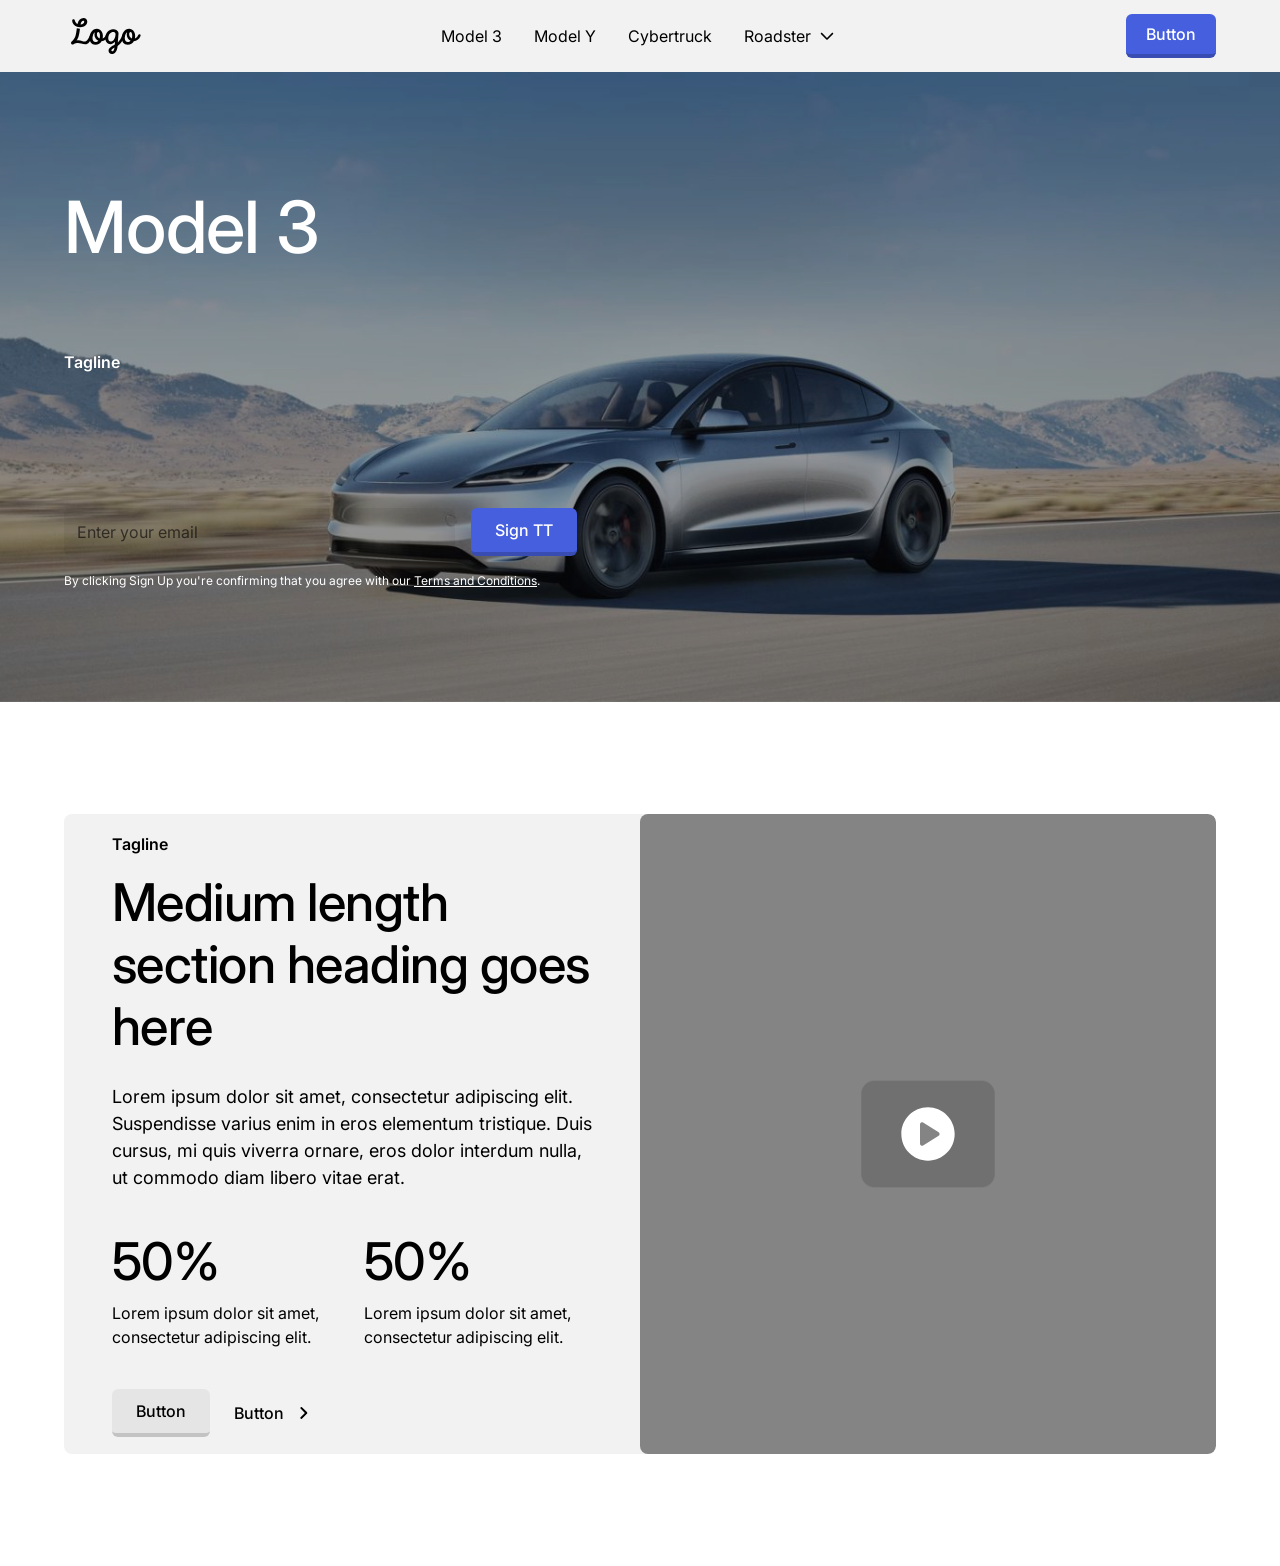
==== index.html @ 90c1c071 "Эхний туршилт Tesla" ====
<!doctype html>
<html lang="en">
<head>
  <meta charset="utf-8">
  <meta name="viewport" content="width=device-width, initial-scale=1">
  <title>Model 3</title>
  <link rel="preconnect" href="https://fonts.googleapis.com">
  <link rel="preconnect" href="https://fonts.gstatic.com" crossorigin>
  <link href="https://fonts.googleapis.com/css2?family=Inter:wght@400;500;600&display=swap" rel="stylesheet">
  <link rel="stylesheet" href="styles.css">
</head>
<body>

  <!-- Navbar / 2 -->
  <header class="navbar">
    <div class="navbar__container">
      <div class="navbar__brand">
        <a href="#" class="logo" aria-label="Home">
          <img src="assets/logo.svg" alt="Logo" width="70" height="36">
        </a>
      </div>

      <nav class="navbar__links" aria-label="Main">
        <a href="#" class="nav-link">Model 3</a>
        <a href="#" class="nav-link">Model Y</a>
        <a href="#" class="nav-link">Cybertruck</a>
        <button type="button" class="nav-link nav-link--dropdown" aria-expanded="false">
          Roadster
          <img src="assets/chevron-down.svg" alt="" width="24" height="24">
        </button>
      </nav>

      <div class="navbar__actions">
        <a href="#" class="btn btn--primary btn--sm">Button</a>
      </div>
    </div>
  </header>

  <main>
    <!-- Header / 52 -->
    <section class="hero">
      <div class="hero__bg" aria-hidden="true">
        <img src="assets/hero.png" alt="">
      </div>

      <h1 class="hero__title">Model 3</h1>

      <div class="container">
        <div class="hero__content">
          <div class="section-title">
            <p class="tagline">Tagline</p>
            <div class="hero__spacer"></div>
          </div>

          <div class="hero__actions">
            <form class="signup-form" onsubmit="return false;">
              <label class="visually-hidden" for="email">Email</label>
              <input class="text-input" id="email" type="email" placeholder="Enter your email" required>
              <button type="submit" class="btn btn--primary">Sign TT</button>
            </form>
            <p class="legal">
              By clicking Sign Up you're confirming that you agree with our
              <a href="#">Terms and Conditions</a>.
            </p>
          </div>
        </div>
      </div>
    </section>

    <!-- Layout / 652 -->
    <section class="layout">
      <div class="container">
        <article class="card">
          <div class="card__content">
            <div class="card__text">
              <div class="section-title">
                <p class="tagline">Tagline</p>
                <div class="card__heading">
                  <h2 class="h2">Medium length section heading goes here</h2>
                  <p class="text-medium">Lorem ipsum dolor sit amet, consectetur adipiscing elit. Suspendisse varius enim in eros elementum tristique. Duis cursus, mi quis viverra ornare, eros dolor interdum nulla, ut commodo diam libero vitae erat.</p>
                </div>
              </div>

              <div class="stats">
                <div class="stat">
                  <p class="h2">50%</p>
                  <p class="text-regular">Lorem ipsum dolor sit amet, consectetur adipiscing elit.</p>
                </div>
                <div class="stat">
                  <p class="h2">50%</p>
                  <p class="text-regular">Lorem ipsum dolor sit amet, consectetur adipiscing elit.</p>
                </div>
              </div>
            </div>

            <div class="card__actions">
              <a href="#" class="btn btn--secondary">Button</a>
              <a href="#" class="btn btn--link">
                Button
                <img src="assets/chevron-right.svg" alt="" width="24" height="24">
              </a>
            </div>
          </div>

          <div class="lightbox">
            <img class="lightbox__img" src="assets/lightbox.png" alt="">
            <button type="button" class="lightbox__play" aria-label="Play video">
              <img src="assets/play-button.svg" alt="" width="64" height="64">
            </button>
          </div>
        </article>
      </div>
    </section>
  </main>

</body>
</html>
---- styles.css ----
/* ==========================================================
   Design tokens (from Figma variables)
   ========================================================== */
:root {
  /* Colors */
  --color-white: #ffffff;
  --color-neutral-darkest: #000000;
  --color-royal-blue: #465fdf;
  --color-royal-blue-dark: #384cb2;

  --scheme-1-background: #f2f2f2;
  --scheme-1-text: #000000;
  --scheme-2-background: #ffffff;
  --scheme-2-foreground: #f2f2f2;
  --scheme-2-text: #000000;
  --scheme-2-border: rgba(0, 0, 0, 0.15);

  --neutral-darkest-5: rgba(0, 0, 0, 0.05);
  --neutral-darkest-15: rgba(0, 0, 0, 0.15);
  --neutral-darkest-60: rgba(0, 0, 0, 0.6);
  --overlay: rgba(0, 0, 0, 0.4);

  /* Typography */
  --font-family: "Inter", system-ui, -apple-system, "Segoe UI", sans-serif;
  --heading-1: 72px;
  --heading-2: 52px;
  --text-medium: 18px;
  --text-regular: 16px;
  --text-tiny: 12px;

  /* Spacing */
  --padding-global: 64px;
  --padding-section-large: 112px;
  --container-max: 1280px;

  /* Radius */
  --radius-button: 6px;
  --radius-large: 8px;
}

/* ==========================================================
   Base
   ========================================================== */
*,
*::before,
*::after {
  box-sizing: border-box;
}

body {
  margin: 0;
  font-family: var(--font-family);
  font-size: var(--text-regular);
  line-height: 1.5;
  color: var(--scheme-1-text);
  background: var(--scheme-2-background);
  -webkit-font-smoothing: antialiased;
}

h1, h2, p {
  margin: 0;
}

img {
  display: block;
}

a {
  color: inherit;
  text-decoration: none;
}

button {
  font: inherit;
  color: inherit;
  background: none;
  border: 0;
  padding: 0;
  cursor: pointer;
}

.visually-hidden {
  position: absolute;
  width: 1px;
  height: 1px;
  overflow: hidden;
  clip: rect(0 0 0 0);
  white-space: nowrap;
}

.container {
  width: 100%;
  max-width: var(--container-max);
  margin-inline: auto;
}

/* ==========================================================
   Typography
   ========================================================== */
.h2 {
  font-size: var(--heading-2);
  font-weight: 500;
  line-height: 1.2;
  letter-spacing: -0.01em;
}

.tagline {
  font-size: 16px;
  font-weight: 600;
  line-height: 1.5;
}

.text-medium {
  font-size: var(--text-medium);
  line-height: 1.5;
}

.text-regular {
  font-size: var(--text-regular);
  line-height: 1.5;
}

.section-title {
  display: flex;
  flex-direction: column;
  gap: 16px;
  width: 100%;
}

/* ==========================================================
   Buttons & inputs
   ========================================================== */
.btn {
  display: inline-flex;
  align-items: center;
  justify-content: center;
  gap: 8px;
  padding: 10px 24px;
  border-radius: var(--radius-button);
  font-size: var(--text-regular);
  font-weight: 500;
  line-height: 1.5;
  white-space: nowrap;
  transition: background-color 0.2s ease, filter 0.2s ease;
}

.btn--sm {
  padding: 8px 20px;
}

.btn--primary {
  background: var(--color-royal-blue);
  border-bottom: 4px solid var(--color-royal-blue-dark);
  color: var(--color-white);
}

.btn--primary:hover {
  filter: brightness(1.08);
}

.btn--secondary {
  background: var(--neutral-darkest-5);
  border-bottom: 4px solid var(--neutral-darkest-15);
  color: var(--color-neutral-darkest);
}

.btn--secondary:hover {
  background: rgba(0, 0, 0, 0.1);
}

.btn--link {
  padding: 0;
  color: var(--color-neutral-darkest);
}

.btn--link:hover {
  text-decoration: underline;
}

.text-input {
  flex: 1 0 0;
  min-width: 0;
  padding: 8px 12px;
  border: 1px solid transparent;
  border-radius: var(--radius-button);
  background: var(--neutral-darkest-5);
  font: inherit;
  font-size: var(--text-regular);
  line-height: 1.5;
  color: var(--color-white);
}

.text-input::placeholder {
  color: var(--neutral-darkest-60);
}

.text-input:focus {
  outline: none;
  border-color: var(--color-royal-blue);
}

/* ==========================================================
   Navbar / 2
   ========================================================== */
.navbar {
  display: flex;
  align-items: center;
  height: 72px;
  padding-inline: var(--padding-global);
  background: var(--scheme-1-background);
}

.navbar__container {
  display: flex;
  align-items: center;
  gap: 32px;
  width: 100%;
}

.navbar__brand {
  flex: 1 0 0;
  display: flex;
}

.logo {
  display: flex;
  align-items: center;
  justify-content: center;
  width: 84px;
  height: 36px;
}

.navbar__links {
  display: flex;
  align-items: center;
  gap: 32px;
}

.nav-link {
  display: inline-flex;
  align-items: center;
  gap: 4px;
  font-size: var(--text-regular);
  line-height: 1.5;
  color: var(--scheme-1-text);
  white-space: nowrap;
}

.nav-link:hover {
  text-decoration: underline;
}

.navbar__actions {
  flex: 1 0 0;
  display: flex;
  justify-content: flex-end;
}

/* ==========================================================
   Header / 52 (Hero)
   ========================================================== */
.hero {
  position: relative;
  display: flex;
  flex-direction: column;
  align-items: center;
  gap: 80px;
  padding: var(--padding-section-large) var(--padding-global);
  overflow: hidden;
  color: var(--color-white);
}

.hero__bg {
  position: absolute;
  inset: 0;
  pointer-events: none;
}

.hero__bg img {
  width: 100%;
  height: 100%;
  object-fit: cover;
}

.hero__bg::after {
  content: "";
  position: absolute;
  inset: 0;
  background: var(--overlay);
}

.hero__title,
.hero .container {
  position: relative;
}

.hero__title {
  width: 100%;
  font-size: var(--heading-1);
  font-weight: 500;
  line-height: 1.2;
  letter-spacing: -0.01em;
}

.hero__content {
  display: flex;
  flex-direction: column;
  gap: 32px;
  max-width: 768px;
}

.hero__spacer {
  height: 86px;
}

.hero__actions {
  display: flex;
  flex-direction: column;
  gap: 16px;
  width: 513px;
  max-width: 100%;
}

.signup-form {
  display: flex;
  gap: 16px;
}

.legal {
  font-size: var(--text-tiny);
  line-height: 1.5;
}

.legal a {
  text-decoration: underline;
}

/* ==========================================================
   Layout / 652
   ========================================================== */
.layout {
  padding: var(--padding-section-large) var(--padding-global);
  background: var(--scheme-2-background);
  overflow: hidden;
}

.card {
  display: grid;
  grid-template-columns: repeat(2, minmax(0, 1fr));
  grid-template-rows: minmax(0, 1fr);
  height: 640px;
  overflow: hidden;
  border-radius: var(--radius-large);
  background: var(--scheme-2-foreground);
  color: var(--scheme-2-text);
}

.card__content {
  display: flex;
  flex-direction: column;
  justify-content: center;
  gap: 32px;
  padding: 48px;
}

.card__text {
  display: flex;
  flex-direction: column;
  gap: 32px;
}

.card__heading {
  display: flex;
  flex-direction: column;
  gap: 24px;
}

.stats {
  display: flex;
  gap: 24px;
  padding-block: 8px;
}

.stat {
  flex: 1 0 0;
  min-width: 0;
  display: flex;
  flex-direction: column;
  gap: 8px;
}

.card__actions {
  display: flex;
  align-items: center;
  gap: 24px;
}

.lightbox {
  position: relative;
  overflow: hidden;
  border-radius: var(--radius-large);
}

.lightbox__img {
  position: absolute;
  inset: 0;
  width: 100%;
  height: 100%;
  object-fit: cover;
}

.lightbox::after {
  content: "";
  position: absolute;
  inset: 0;
  background: var(--overlay);
  pointer-events: none;
}

.lightbox__play {
  position: absolute;
  top: 50%;
  left: 50%;
  z-index: 1;
  transform: translate(-50%, -50%);
  transition: transform 0.2s ease;
}

.lightbox__play:hover {
  transform: translate(-50%, -50%) scale(1.08);
}

/* ==========================================================
   Responsive
   ========================================================== */
@media (max-width: 991px) {
  :root {
    --padding-global: 32px;
    --padding-section-large: 80px;
    --heading-1: 56px;
    --heading-2: 44px;
  }

  .navbar__links {
    gap: 20px;
  }

  .card {
    grid-template-columns: minmax(0, 1fr);
    grid-template-rows: auto;
    height: auto;
  }

  .lightbox {
    aspect-ratio: 4 / 3;
  }
}

@media (max-width: 767px) {
  :root {
    --padding-global: 20px;
    --padding-section-large: 64px;
    --heading-1: 44px;
    --heading-2: 36px;
  }

  .navbar__links {
    display: none;
  }

  .hero {
    gap: 48px;
  }

  .signup-form {
    flex-direction: column;
  }

  .card__content {
    padding: 32px 24px;
  }
}
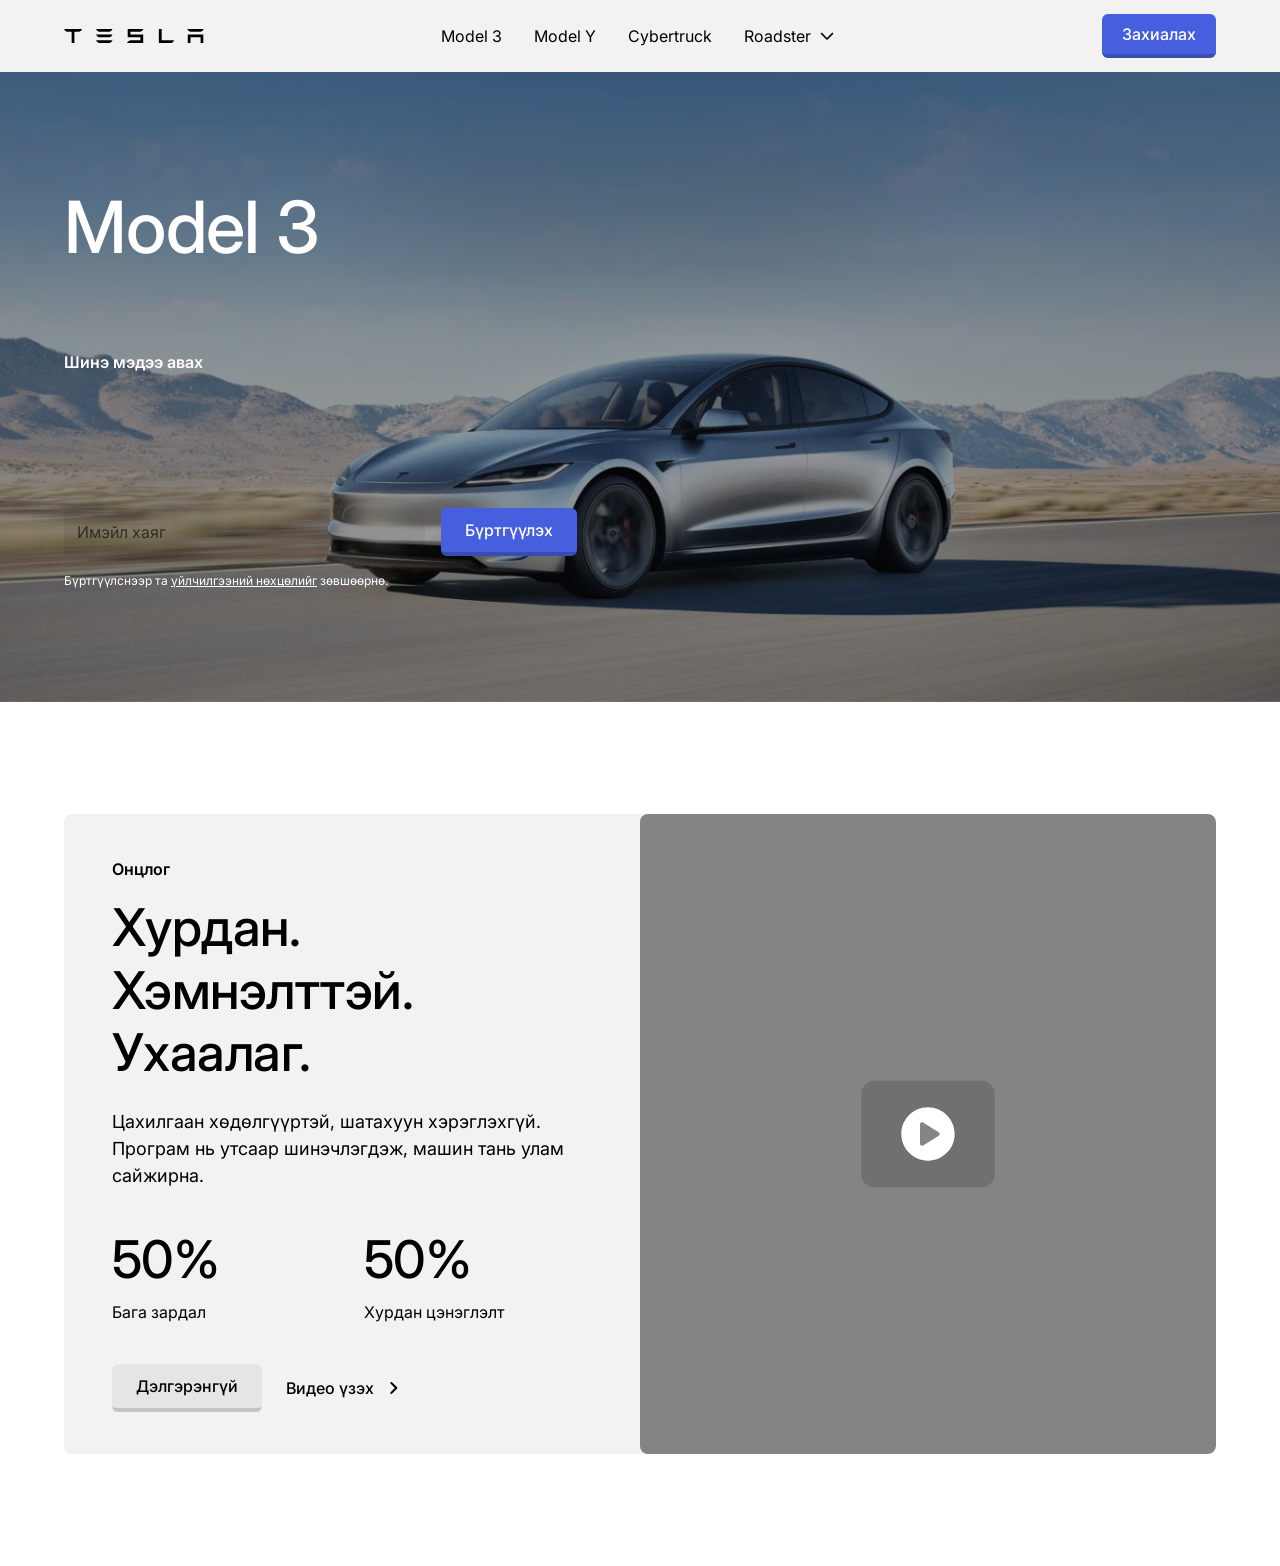
==== commit b95f6c3b: "model-3 page, homepage" ====
--- a/index.html
+++ b/index.html
@@ -1,5 +1,5 @@
 <!doctype html>
-<html lang="en">
+<html lang="mn">
 <head>
   <meta charset="utf-8">
   <meta name="viewport" content="width=device-width, initial-scale=1">
@@ -15,13 +15,13 @@
   <header class="navbar">
     <div class="navbar__container">
       <div class="navbar__brand">
-        <a href="#" class="logo" aria-label="Home">
-          <img src="assets/logo.svg" alt="Logo" width="70" height="36">
+        <a href="#" class="logo" aria-label="Нүүр хуудас">
+          <img src="assets/logos/logo-01-tesla-wordmark.svg" alt="Tesla" width="140" height="14">
         </a>
       </div>
 
-      <nav class="navbar__links" aria-label="Main">
-        <a href="#" class="nav-link">Model 3</a>
+      <nav class="navbar__links" aria-label="Үндсэн цэс">
+        <a href="model-3.html" class="nav-link">Model 3</a>
         <a href="#" class="nav-link">Model Y</a>
         <a href="#" class="nav-link">Cybertruck</a>
         <button type="button" class="nav-link nav-link--dropdown" aria-expanded="false">
@@ -31,7 +31,7 @@
       </nav>
 
       <div class="navbar__actions">
-        <a href="#" class="btn btn--primary btn--sm">Button</a>
+        <a href="#" class="btn btn--primary btn--sm">Захиалах</a>
       </div>
     </div>
   </header>
@@ -48,19 +48,19 @@
       <div class="container">
         <div class="hero__content">
           <div class="section-title">
-            <p class="tagline">Tagline</p>
+            <p class="tagline">Шинэ мэдээ авах</p>
             <div class="hero__spacer"></div>
           </div>
 
           <div class="hero__actions">
             <form class="signup-form" onsubmit="return false;">
-              <label class="visually-hidden" for="email">Email</label>
-              <input class="text-input" id="email" type="email" placeholder="Enter your email" required>
-              <button type="submit" class="btn btn--primary">Sign TT</button>
+              <label class="visually-hidden" for="email">Имэйл</label>
+              <input class="text-input" id="email" type="email" placeholder="Имэйл хаяг" required>
+              <button type="submit" class="btn btn--primary">Бүртгүүлэх</button>
             </form>
             <p class="legal">
-              By clicking Sign Up you're confirming that you agree with our
-              <a href="#">Terms and Conditions</a>.
+              Бүртгүүлснээр та
+              <a href="#">үйлчилгээний нөхцөлийг</a> зөвшөөрнө.
             </p>
           </div>
         </div>
@@ -74,29 +74,29 @@
           <div class="card__content">
             <div class="card__text">
               <div class="section-title">
-                <p class="tagline">Tagline</p>
+                <p class="tagline">Онцлог</p>
                 <div class="card__heading">
-                  <h2 class="h2">Medium length section heading goes here</h2>
-                  <p class="text-medium">Lorem ipsum dolor sit amet, consectetur adipiscing elit. Suspendisse varius enim in eros elementum tristique. Duis cursus, mi quis viverra ornare, eros dolor interdum nulla, ut commodo diam libero vitae erat.</p>
+                  <h2 class="h2">Хурдан. Хэмнэлттэй. Ухаалаг.</h2>
+                  <p class="text-medium">Цахилгаан хөдөлгүүртэй, шатахуун хэрэглэхгүй. Програм нь утсаар шинэчлэгдэж, машин тань улам сайжирна.</p>
                 </div>
               </div>
 
               <div class="stats">
                 <div class="stat">
                   <p class="h2">50%</p>
-                  <p class="text-regular">Lorem ipsum dolor sit amet, consectetur adipiscing elit.</p>
+                  <p class="text-regular">Бага зардал</p>
                 </div>
                 <div class="stat">
                   <p class="h2">50%</p>
-                  <p class="text-regular">Lorem ipsum dolor sit amet, consectetur adipiscing elit.</p>
+                  <p class="text-regular">Хурдан цэнэглэлт</p>
                 </div>
               </div>
             </div>
 
             <div class="card__actions">
-              <a href="#" class="btn btn--secondary">Button</a>
+              <a href="model-3.html" class="btn btn--secondary">Дэлгэрэнгүй</a>
               <a href="#" class="btn btn--link">
-                Button
+                Видео үзэх
                 <img src="assets/chevron-right.svg" alt="" width="24" height="24">
               </a>
             </div>
@@ -104,7 +104,7 @@
 
           <div class="lightbox">
             <img class="lightbox__img" src="assets/lightbox.png" alt="">
-            <button type="button" class="lightbox__play" aria-label="Play video">
+            <button type="button" class="lightbox__play" aria-label="Видео тоглуулах">
               <img src="assets/play-button.svg" alt="" width="64" height="64">
             </button>
           </div>
--- a/styles.css
+++ b/styles.css
@@ -57,7 +57,7 @@
   -webkit-font-smoothing: antialiased;
 }
 
-h1, h2, p {
+h1, h2, h3, p {
   margin: 0;
 }
 
@@ -225,9 +225,12 @@
 .logo {
   display: flex;
   align-items: center;
-  justify-content: center;
-  width: 84px;
   height: 36px;
+}
+
+.logo img {
+  width: 140px;
+  height: auto;
 }
 
 .navbar__links {
